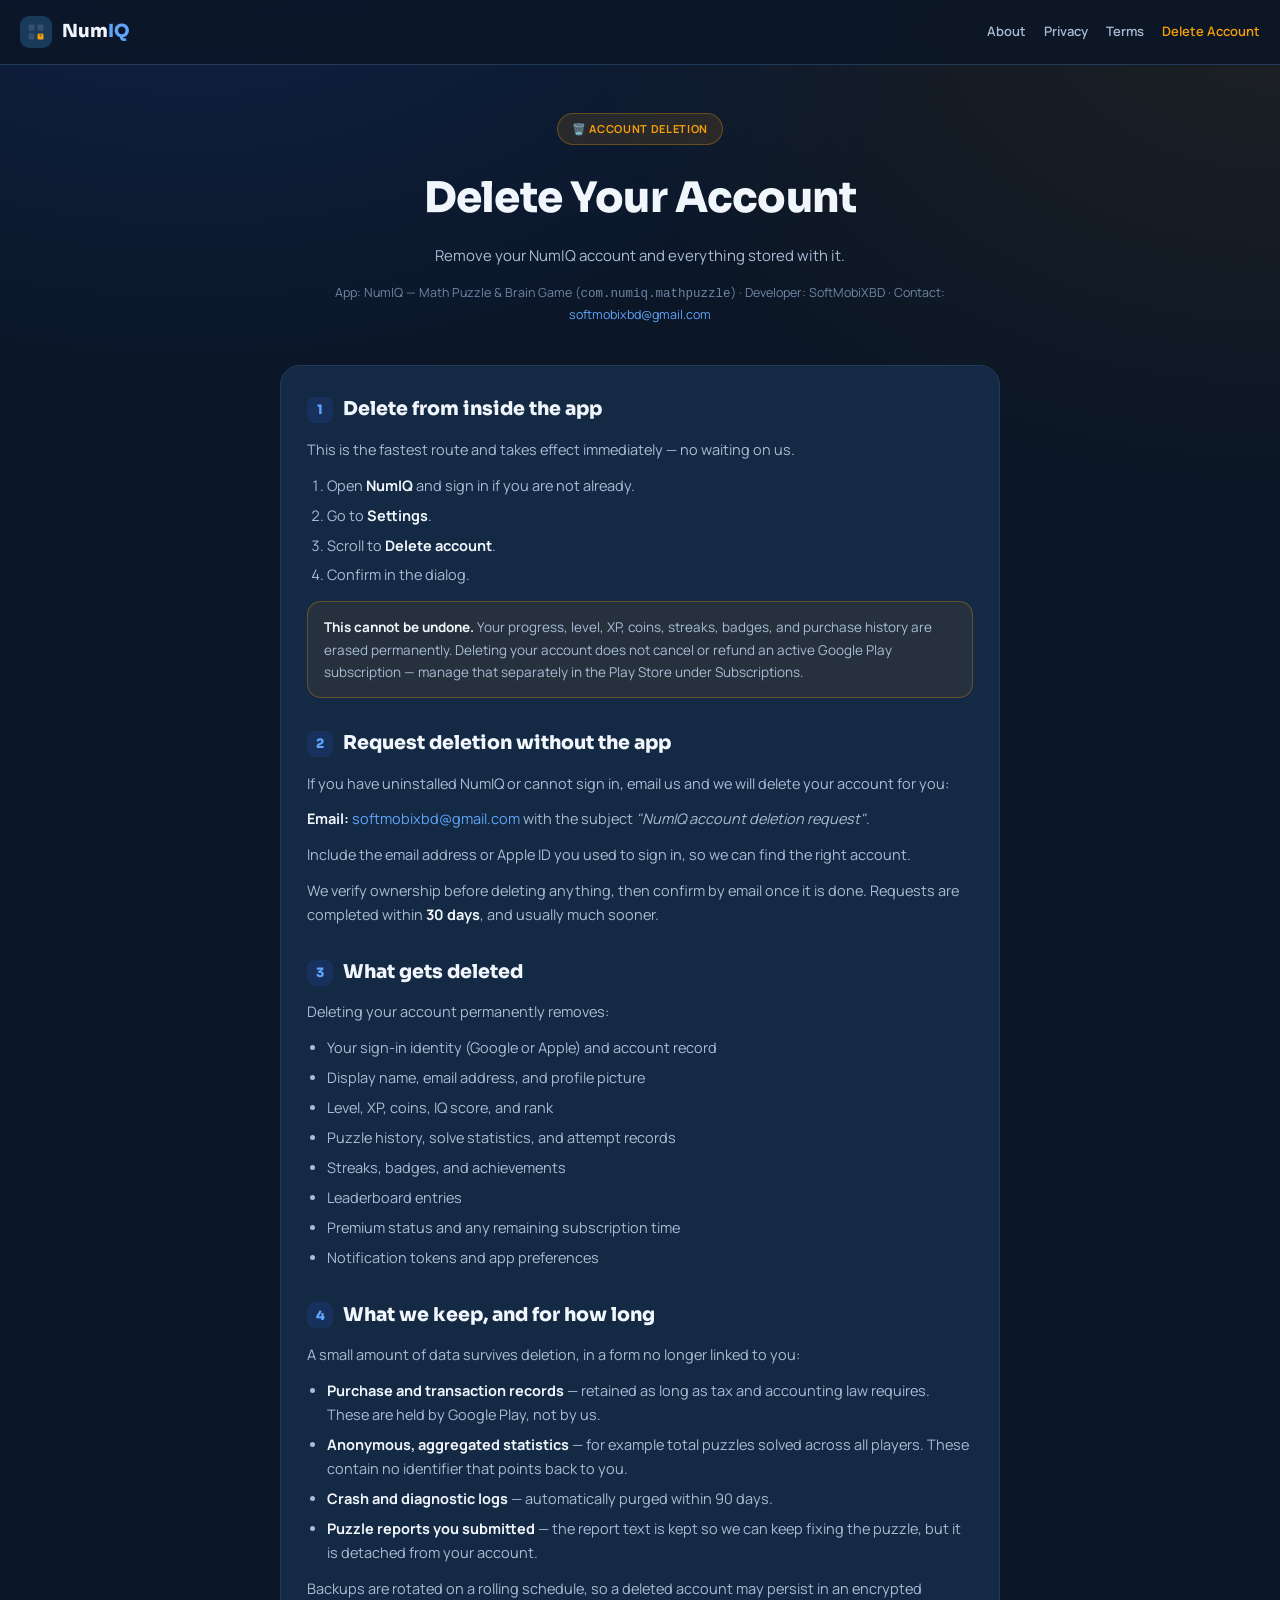
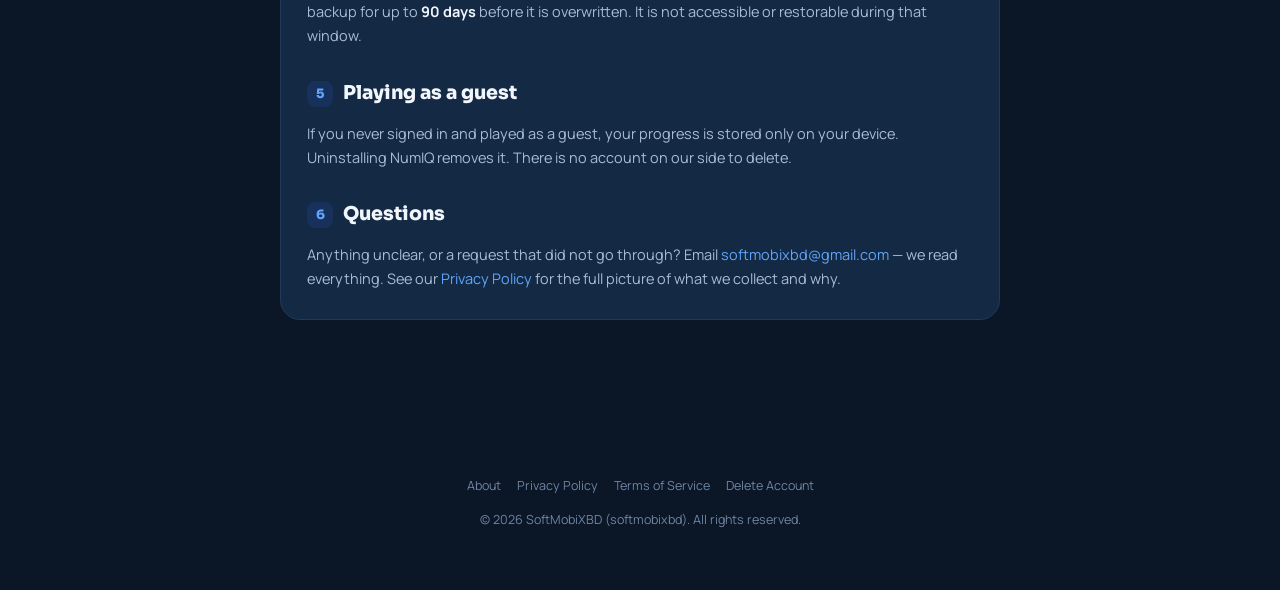
==== account-deletion.html @ 57687516 "Add account deletion page; sync policies with backend copies Play Console requires a publicly reacha" ====
<!DOCTYPE html>
<html lang="en">
<head>
<meta charset="UTF-8">
<meta name="viewport" content="width=device-width, initial-scale=1">
<title>Delete Your Account — NumIQ</title>
<meta name="description" content="How to delete your NumIQ account and all associated data, in the app or by request.">
<link rel="stylesheet" href="numiq-legal.css">
</head>
<body>

<nav class="topnav">
  <div class="brand">
    <span class="brand-icon">
      <svg viewBox="0 0 80 80" xmlns="http://www.w3.org/2000/svg">
        <rect width="80" height="80" rx="18" fill="#1A3A5C"/>
        <rect x="10" y="10" width="24" height="24" rx="5" fill="#fff" fill-opacity="0.12"/>
        <rect x="46" y="10" width="24" height="24" rx="5" fill="#fff" fill-opacity="0.12"/>
        <rect x="10" y="46" width="24" height="24" rx="5" fill="#fff" fill-opacity="0.12"/>
        <rect x="46" y="46" width="24" height="24" rx="5" fill="#F59E0B"/>
        <text x="58" y="61" text-anchor="middle" font-family="Arial" font-size="16" font-weight="900" fill="#1A3A5C">?</text>
      </svg>
    </span>
    <span class="brand-word">Num<span class="accent">IQ</span></span>
  </div>
  <div class="nav-links">
    <a href="index.html">About</a>
    <a href="privacy-policy.html">Privacy</a>
    <a href="terms-of-service.html">Terms</a>
    <a href="account-deletion.html" class="current">Delete Account</a>
  </div>
</nav>

<div class="wrap">
  <div class="hero">
    <div class="hero-badge">🗑️ Account Deletion</div>
    <h1 class="page-title">Delete Your Account</h1>
    <p class="subtitle">Remove your NumIQ account and everything stored with it.</p>
    <p class="meta-line">App: NumIQ — Math Puzzle &amp; Brain Game (<code>com.numiq.mathpuzzle</code>) · Developer: SoftMobiXBD · Contact: <a href="mailto:softmobixbd@gmail.com">softmobixbd@gmail.com</a></p>
  </div>

  <div class="card">

    <section class="legal-section" id="in-app">
      <h2 class="section-title"><span class="num">1</span>Delete from inside the app</h2>
      <p>
        This is the fastest route and takes effect immediately — no waiting on us.
      </p>
      <ol>
        <li>Open <strong>NumIQ</strong> and sign in if you are not already.</li>
        <li>Go to <strong>Settings</strong>.</li>
        <li>Scroll to <strong>Delete account</strong>.</li>
        <li>Confirm in the dialog.</li>
      </ol>
      <div class="callout amber">
        <strong>This cannot be undone.</strong> Your progress, level, XP, coins,
        streaks, badges, and purchase history are erased permanently. Deleting your
        account does not cancel or refund an active Google Play subscription — manage
        that separately in the Play Store under Subscriptions.
      </div>
    </section>

    <section class="legal-section" id="by-request">
      <h2 class="section-title"><span class="num">2</span>Request deletion without the app</h2>
      <p>
        If you have uninstalled NumIQ or cannot sign in, email us and we will delete
        your account for you:
      </p>
      <p>
        <strong>Email:</strong>
        <a href="mailto:softmobixbd@gmail.com?subject=NumIQ%20account%20deletion%20request">softmobixbd@gmail.com</a>
        with the subject <em>"NumIQ account deletion request"</em>.
      </p>
      <p>Include the email address or Apple ID you used to sign in, so we can find the right account.</p>
      <p>
        We verify ownership before deleting anything, then confirm by email once it is
        done. Requests are completed within <strong>30 days</strong>, and usually much
        sooner.
      </p>
    </section>

    <section class="legal-section" id="what-is-deleted">
      <h2 class="section-title"><span class="num">3</span>What gets deleted</h2>
      <p>Deleting your account permanently removes:</p>
      <ul>
        <li>Your sign-in identity (Google or Apple) and account record</li>
        <li>Display name, email address, and profile picture</li>
        <li>Level, XP, coins, IQ score, and rank</li>
        <li>Puzzle history, solve statistics, and attempt records</li>
        <li>Streaks, badges, and achievements</li>
        <li>Leaderboard entries</li>
        <li>Premium status and any remaining subscription time</li>
        <li>Notification tokens and app preferences</li>
      </ul>
    </section>

    <section class="legal-section" id="what-is-kept">
      <h2 class="section-title"><span class="num">4</span>What we keep, and for how long</h2>
      <p>A small amount of data survives deletion, in a form no longer linked to you:</p>
      <ul>
        <li>
          <strong>Purchase and transaction records</strong> — retained as long as tax and
          accounting law requires. These are held by Google Play, not by us.
        </li>
        <li>
          <strong>Anonymous, aggregated statistics</strong> — for example total puzzles
          solved across all players. These contain no identifier that points back to you.
        </li>
        <li>
          <strong>Crash and diagnostic logs</strong> — automatically purged within 90 days.
        </li>
        <li>
          <strong>Puzzle reports you submitted</strong> — the report text is kept so we can
          keep fixing the puzzle, but it is detached from your account.
        </li>
      </ul>
      <p>
        Backups are rotated on a rolling schedule, so a deleted account may persist in an
        encrypted backup for up to <strong>90 days</strong> before it is overwritten. It is
        not accessible or restorable during that window.
      </p>
    </section>

    <section class="legal-section" id="guest">
      <h2 class="section-title"><span class="num">5</span>Playing as a guest</h2>
      <p>
        If you never signed in and played as a guest, your progress is stored only on your
        device. Uninstalling NumIQ removes it. There is no account on our side to delete.
      </p>
    </section>

    <section class="legal-section" id="contact">
      <h2 class="section-title"><span class="num">6</span>Questions</h2>
      <p>
        Anything unclear, or a request that did not go through? Email
        <a href="mailto:softmobixbd@gmail.com">softmobixbd@gmail.com</a> — we read everything.
        See our <a href="privacy-policy.html">Privacy Policy</a> for the full picture of what
        we collect and why.
      </p>
    </section>

  </div>
</div>

<footer>
  <div class="footer-links">
    <a href="index.html">About</a>
    <a href="privacy-policy.html">Privacy Policy</a>
    <a href="terms-of-service.html">Terms of Service</a>
    <a href="account-deletion.html">Delete Account</a>
  </div>
  <div>&copy; <span id="year"></span> SoftMobiXBD (softmobixbd). All rights reserved.</div>
</footer>

<script>document.getElementById('year').textContent = new Date().getFullYear();</script>
</body>
</html>
---- numiq-legal.css ----
/* NumIQ — shared stylesheet for About / Privacy Policy / Terms of Service.
   Brand palette from NumIQ_Logo.html: navy #1A3A5C, blue #2563EB, amber #F59E0B. */

@import url('https://fonts.googleapis.com/css2?family=Sora:wght@600;700;800;900&family=Manrope:wght@400;500;600;700&display=swap');

:root {
  --navy: #1A3A5C;
  --blue: #2563EB;
  --blue-light: #60A5FA;
  --amber: #F59E0B;
  --bg: #0B1626;
  --bg-elevated: #0F1F35;
  --card: #142943;
  --card-border: #223A5A;
  --text-1: #F1F6FC;
  --text-2: #A9BCD4;
  --text-3: #6E85A3;
  --success: #22C55E;
  --radius-lg: 20px;
  --radius-md: 14px;
  --radius-sm: 8px;
  --max-width: 760px;
}

* { box-sizing: border-box; }
html { scroll-behavior: smooth; }

body {
  margin: 0;
  background: var(--bg);
  background-image:
    radial-gradient(ellipse 800px 500px at 15% -10%, rgba(37, 99, 235, 0.16), transparent),
    radial-gradient(ellipse 700px 500px at 100% 0%, rgba(245, 158, 11, 0.08), transparent);
  background-attachment: fixed;
  color: var(--text-1);
  font-family: 'Manrope', -apple-system, 'Helvetica Neue', Arial, sans-serif;
  line-height: 1.65;
  -webkit-font-smoothing: antialiased;
}

h1, h2, h3, .brand-word {
  font-family: 'Sora', 'Manrope', sans-serif;
}

a { color: var(--blue-light); text-decoration: none; }
a:hover { text-decoration: underline; }

/* ── Top nav ─────────────────────────────────────────────────────────── */
.topnav {
  position: sticky;
  top: 0;
  z-index: 10;
  display: flex;
  align-items: center;
  justify-content: space-between;
  padding: 16px 20px;
  background: rgba(11, 22, 38, 0.85);
  backdrop-filter: blur(10px);
  border-bottom: 1px solid var(--card-border);
}

.brand {
  display: flex;
  align-items: center;
  gap: 10px;
  font-family: 'Sora', sans-serif;
  font-weight: 800;
  font-size: 18px;
  color: var(--text-1);
}

.brand-icon {
  width: 32px;
  height: 32px;
  border-radius: 9px;
  background: var(--navy);
  display: grid;
  place-items: center;
  flex-shrink: 0;
}
.brand-icon svg { width: 20px; height: 20px; }

.brand-word .accent { color: var(--blue-light); }

.nav-links {
  display: flex;
  gap: 18px;
  font-size: 13px;
  font-weight: 600;
  color: var(--text-2);
}
.nav-links a { color: var(--text-2); }
.nav-links a.current { color: var(--amber); }

/* ── Layout ──────────────────────────────────────────────────────────── */
.wrap {
  max-width: var(--max-width);
  margin: 0 auto;
  padding: 48px 20px 100px;
}

.hero {
  text-align: center;
  margin-bottom: 40px;
}

.hero-badge {
  display: inline-flex;
  align-items: center;
  gap: 6px;
  padding: 6px 14px;
  border-radius: 999px;
  background: rgba(245, 158, 11, 0.12);
  border: 1px solid rgba(245, 158, 11, 0.3);
  color: var(--amber);
  font-size: 11px;
  font-weight: 700;
  letter-spacing: .06em;
  text-transform: uppercase;
  margin-bottom: 18px;
}

h1.page-title {
  font-size: clamp(28px, 6vw, 42px);
  font-weight: 900;
  letter-spacing: -0.02em;
  margin: 0 0 12px;
  color: var(--text-1);
}

.subtitle {
  color: var(--text-2);
  font-size: 15px;
  max-width: 520px;
  margin: 0 auto;
}

.meta-line {
  color: var(--text-3);
  font-size: 12.5px;
  margin-top: 14px;
}

/* ── Cards / sections ────────────────────────────────────────────────── */
.card {
  background: var(--card);
  border: 1px solid var(--card-border);
  border-radius: var(--radius-lg);
  padding: 28px 26px;
  margin-bottom: 16px;
}

section.legal-section {
  margin-bottom: 30px;
}
section.legal-section:last-child { margin-bottom: 0; }

h2.section-title {
  font-size: 19px;
  font-weight: 800;
  color: var(--text-1);
  margin: 0 0 12px;
  display: flex;
  align-items: center;
  gap: 10px;
}

h2.section-title .num {
  display: inline-grid;
  place-items: center;
  width: 26px;
  height: 26px;
  border-radius: 8px;
  background: rgba(37, 99, 235, 0.15);
  color: var(--blue-light);
  font-size: 13px;
  font-weight: 800;
  flex-shrink: 0;
}

p { color: var(--text-2); margin: 0 0 12px; font-size: 14.5px; }
p:last-child { margin-bottom: 0; }

ul, ol { color: var(--text-2); font-size: 14.5px; padding-left: 20px; margin: 0 0 12px; }
li { margin-bottom: 6px; }
li:last-child { margin-bottom: 0; }

strong { color: var(--text-1); font-weight: 700; }

.callout {
  background: rgba(37, 99, 235, 0.08);
  border: 1px solid rgba(37, 99, 235, 0.25);
  border-radius: var(--radius-md);
  padding: 14px 16px;
  font-size: 13.5px;
  color: var(--text-2);
  margin: 14px 0;
}
.callout.amber {
  background: rgba(245, 158, 11, 0.08);
  border-color: rgba(245, 158, 11, 0.3);
}
.callout strong { color: var(--text-1); }

/* ── Feature grid (About page) ──────────────────────────────────────── */
.feature-grid {
  display: grid;
  grid-template-columns: repeat(2, 1fr);
  gap: 12px;
  margin: 20px 0;
}
@media (max-width: 480px) {
  .feature-grid { grid-template-columns: 1fr; }
}
.feature-card {
  background: var(--bg-elevated);
  border: 1px solid var(--card-border);
  border-radius: var(--radius-md);
  padding: 16px;
  text-align: center;
}
.feature-icon { font-size: 24px; margin-bottom: 8px; }
.feature-label { font-size: 13px; font-weight: 700; color: var(--text-1); margin-bottom: 3px; }
.feature-sub { font-size: 12px; color: var(--text-3); }

/* ── Table of contents ───────────────────────────────────────────────── */
.toc {
  background: var(--bg-elevated);
  border: 1px solid var(--card-border);
  border-radius: var(--radius-md);
  padding: 16px 18px;
  margin-bottom: 24px;
}
.toc-title {
  font-size: 11px;
  font-weight: 700;
  letter-spacing: .08em;
  text-transform: uppercase;
  color: var(--text-3);
  margin-bottom: 10px;
}
.toc ol {
  columns: 2;
  padding-left: 18px;
  font-size: 13px;
}
@media (max-width: 480px) { .toc ol { columns: 1; } }
.toc a { color: var(--text-2); }
.toc a:hover { color: var(--blue-light); }

/* ── Footer ──────────────────────────────────────────────────────────── */
footer {
  text-align: center;
  padding: 40px 20px 60px;
  color: var(--text-3);
  font-size: 12.5px;
}
footer a { color: var(--text-3); }
footer .footer-links {
  display: flex;
  gap: 16px;
  justify-content: center;
  margin-bottom: 14px;
  flex-wrap: wrap;
}

/* ── Back to top ─────────────────────────────────────────────────────── */
.back-top {
  display: inline-flex;
  align-items: center;
  gap: 6px;
  margin-top: 30px;
  color: var(--text-3);
  font-size: 12.5px;
  font-weight: 600;
}
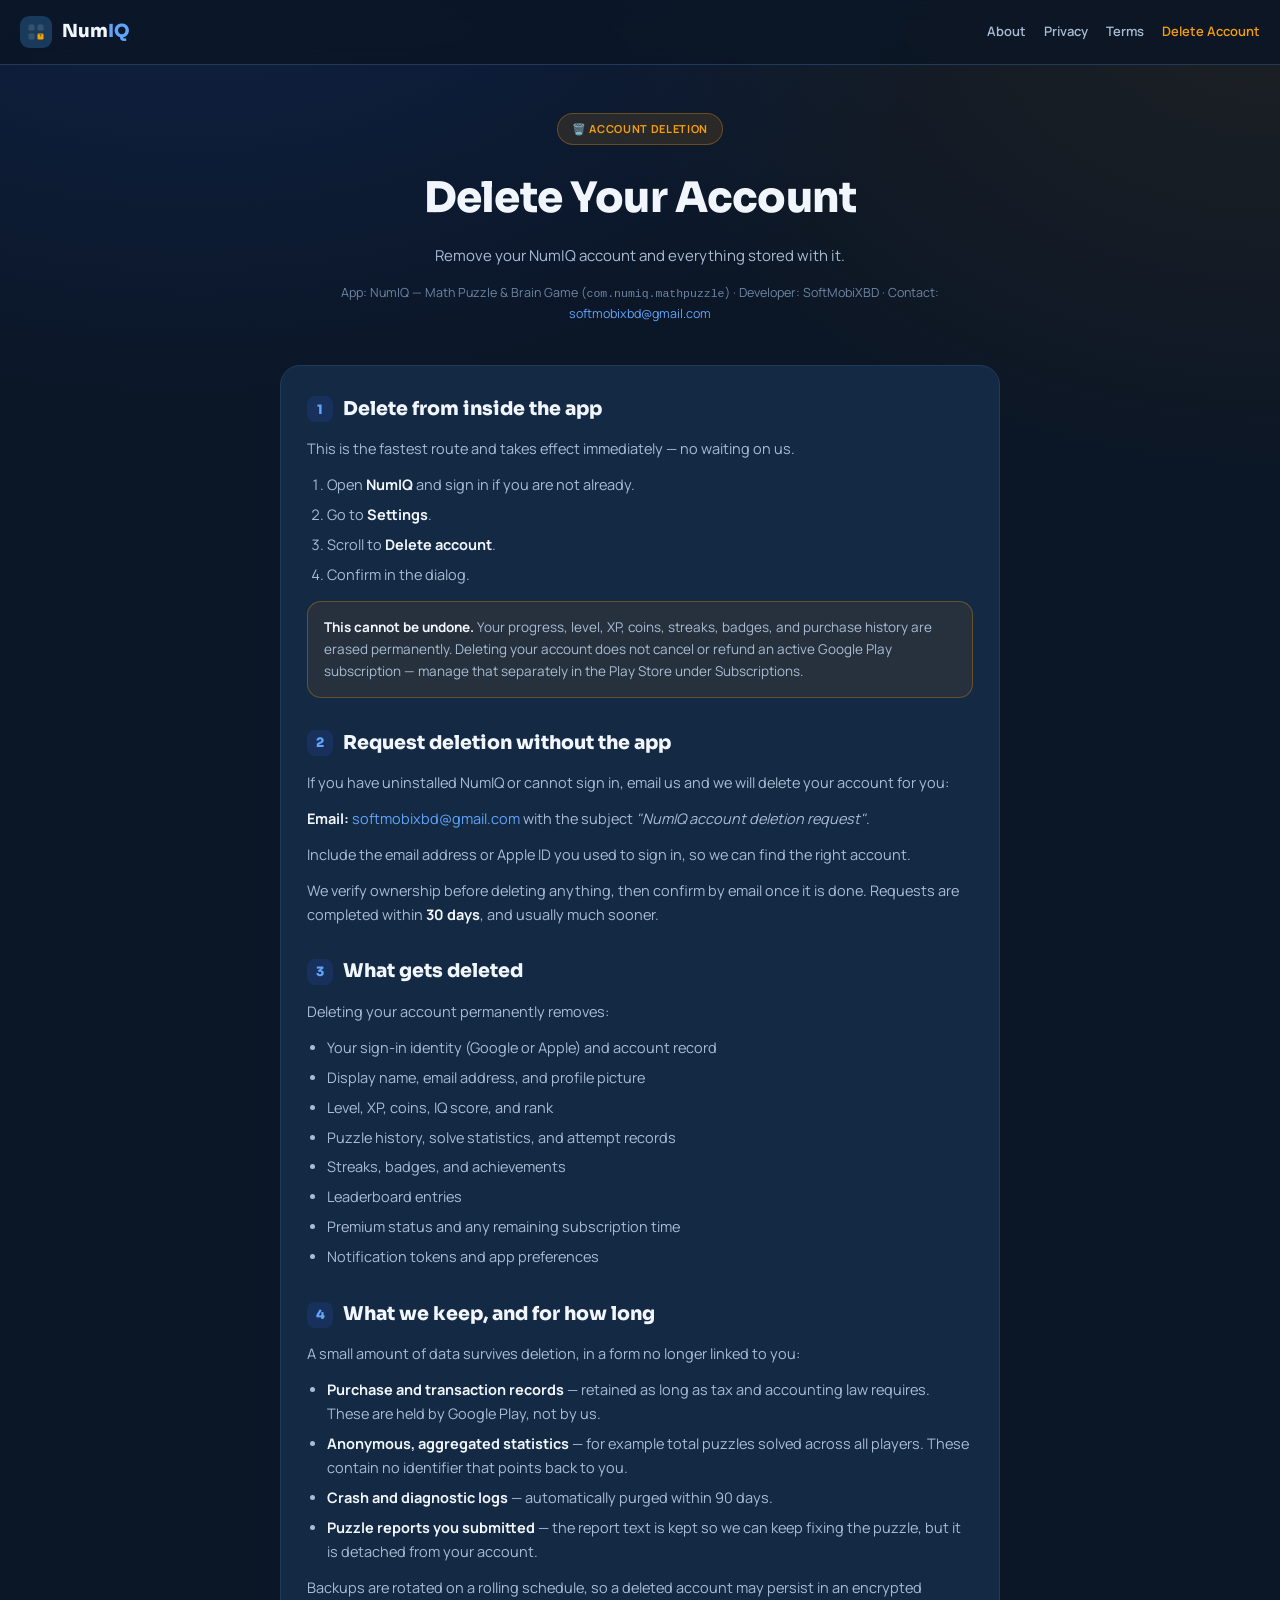
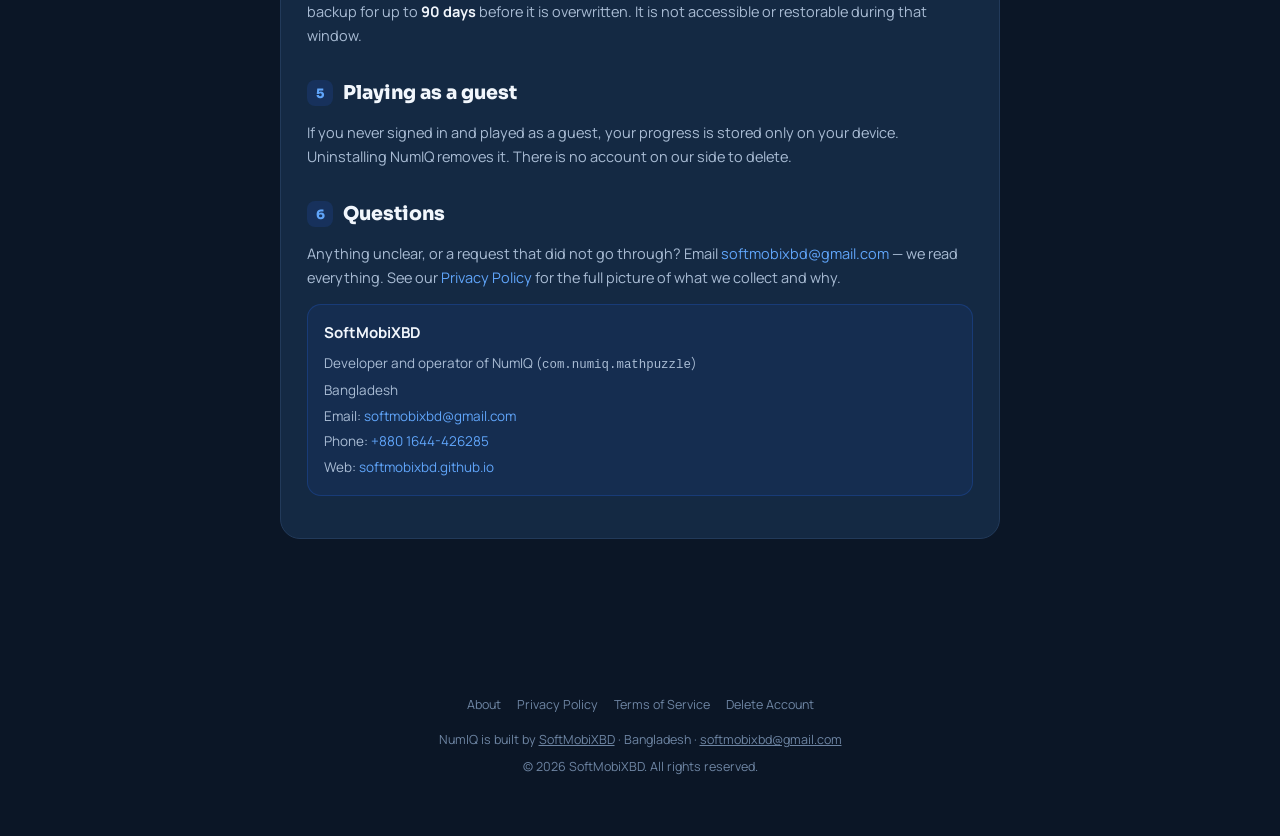
==== commit d956d908: "Add SoftMobiXBD company details to all pages Sourced from the company site (softmobixbd.github.io) s" ====
--- a/account-deletion.html
+++ b/account-deletion.html
@@ -137,6 +137,14 @@
         See our <a href="privacy-policy.html">Privacy Policy</a> for the full picture of what
         we collect and why.
       </p>
+      <div class="callout company-block">
+        <strong class="company-name">SoftMobiXBD</strong>
+        Developer and operator of NumIQ (<code>com.numiq.mathpuzzle</code>)<br>
+        Bangladesh<br>
+        Email: <a href="mailto:softmobixbd@gmail.com">softmobixbd@gmail.com</a><br>
+        Phone: <a href="tel:+8801644426285">+880 1644-426285</a><br>
+        Web: <a href="https://softmobixbd.github.io/">softmobixbd.github.io</a>
+      </div>
     </section>
 
   </div>
@@ -149,7 +157,11 @@
     <a href="terms-of-service.html">Terms of Service</a>
     <a href="account-deletion.html">Delete Account</a>
   </div>
-  <div>&copy; <span id="year"></span> SoftMobiXBD (softmobixbd). All rights reserved.</div>
+  <div class="footer-company">
+    NumIQ is built by <a href="https://softmobixbd.github.io/">SoftMobiXBD</a> &middot; Bangladesh &middot;
+    <a href="mailto:softmobixbd@gmail.com">softmobixbd@gmail.com</a>
+  </div>
+  <div>&copy; <span id="year"></span> SoftMobiXBD. All rights reserved.</div>
 </footer>
 
 <script>document.getElementById('year').textContent = new Date().getFullYear();</script>
--- a/numiq-legal.css
+++ b/numiq-legal.css
@@ -263,6 +263,24 @@
   margin-bottom: 14px;
   flex-wrap: wrap;
 }
+footer .footer-company {
+  margin-bottom: 6px;
+  line-height: 1.7;
+}
+footer .footer-company a { text-decoration: underline; }
+
+/* ── Company / contact details block ─────────────────────────────────── */
+.callout code,
+.meta-line code {
+  font-family: ui-monospace, SFMono-Regular, Menlo, monospace;
+  font-size: 0.92em;
+}
+.company-block { line-height: 1.9; }
+.company-block .company-name {
+  display: block;
+  font-size: 15px;
+  margin-bottom: 4px;
+}
 
 /* ── Back to top ─────────────────────────────────────────────────────── */
 .back-top {
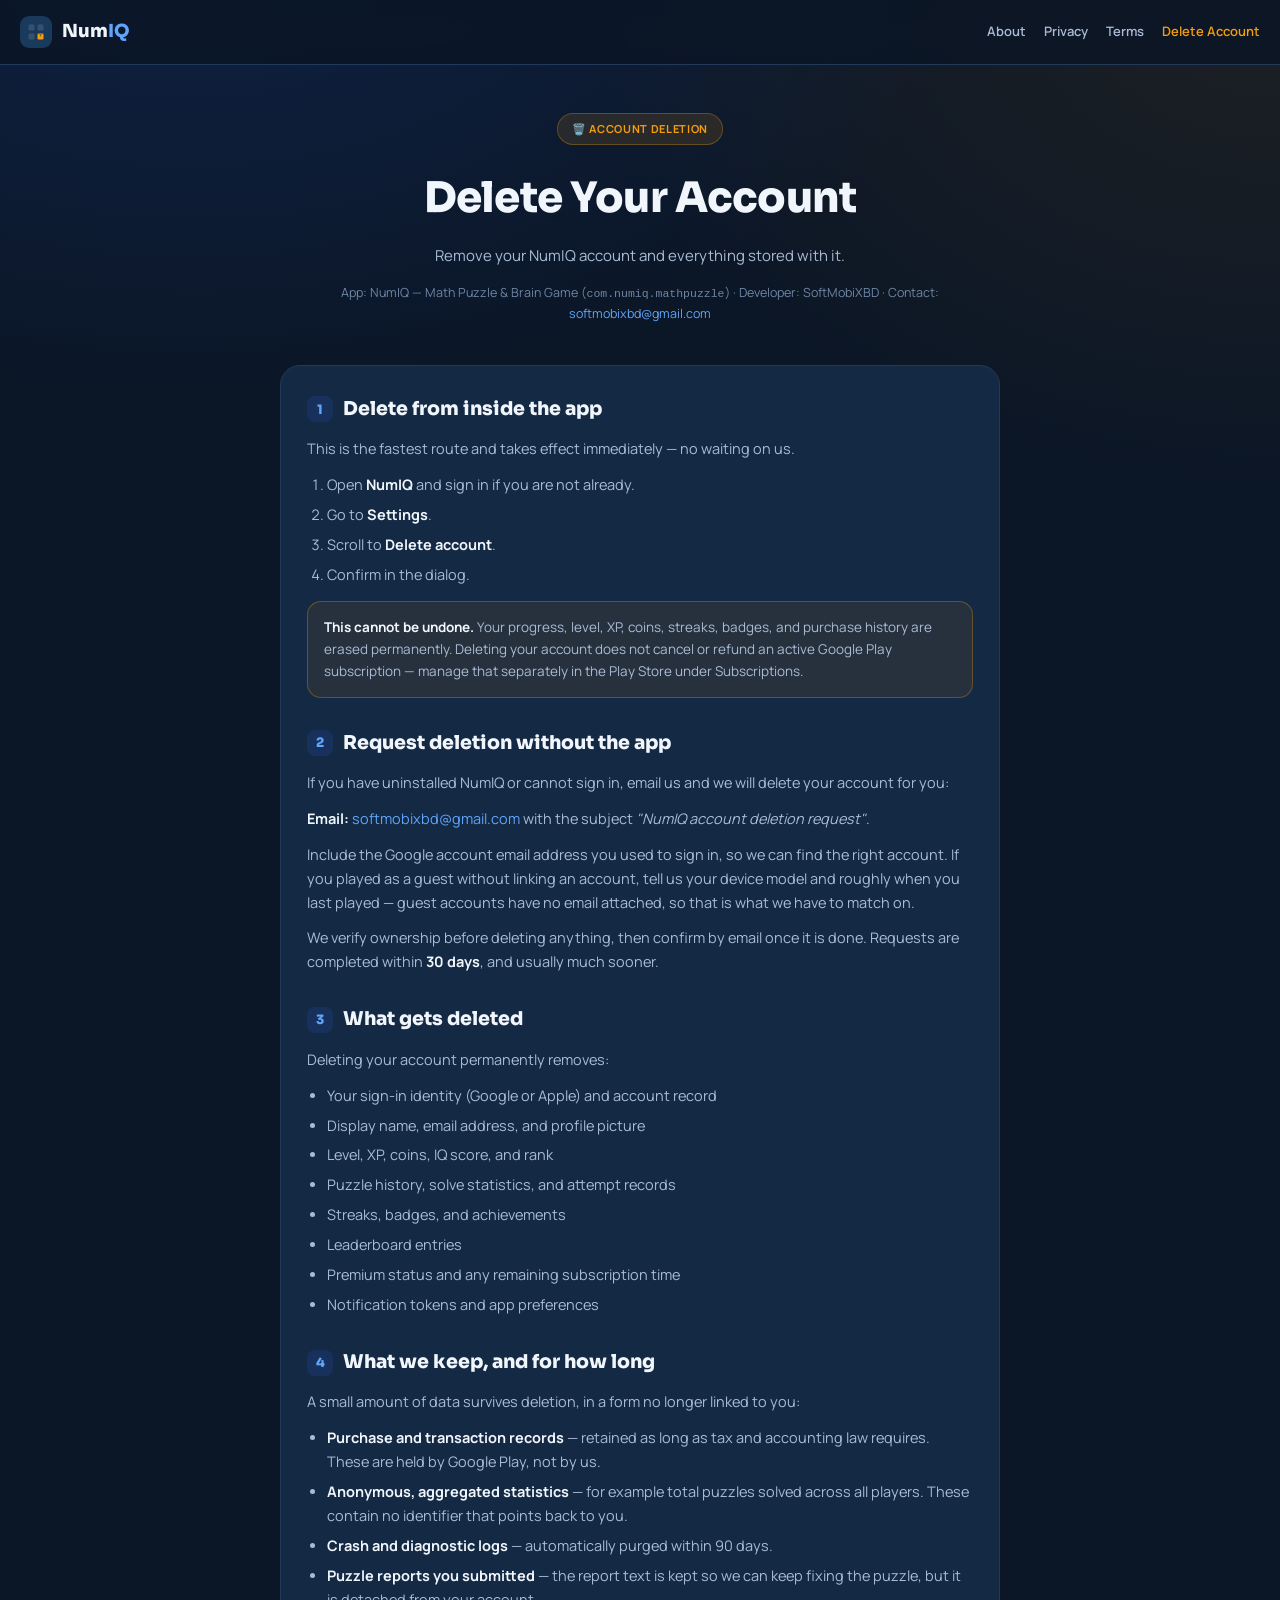
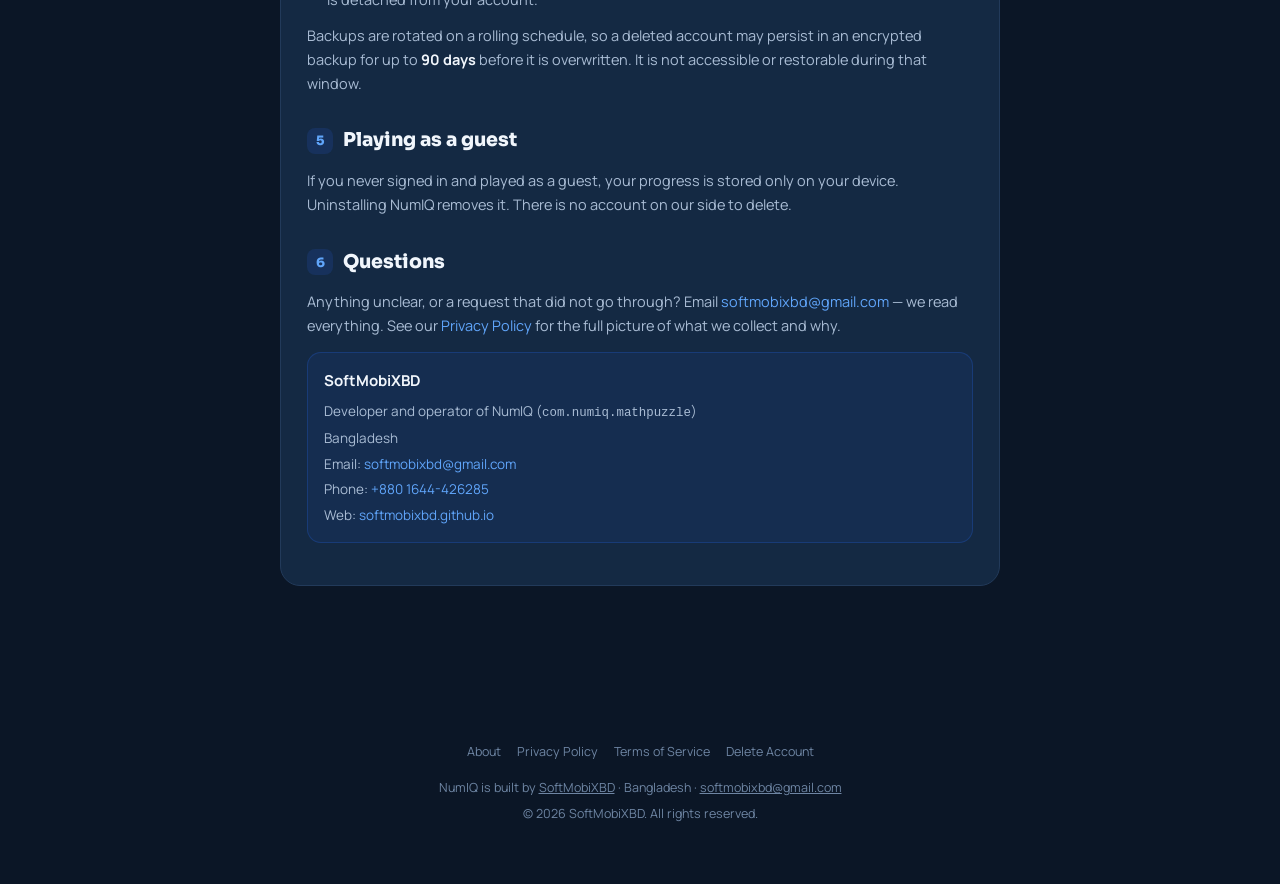
==== commit 42e43237: "accunt delation content updated" ====
--- a/account-deletion.html
+++ b/account-deletion.html
@@ -71,7 +71,7 @@
         <a href="mailto:softmobixbd@gmail.com?subject=NumIQ%20account%20deletion%20request">softmobixbd@gmail.com</a>
         with the subject <em>"NumIQ account deletion request"</em>.
       </p>
-      <p>Include the email address or Apple ID you used to sign in, so we can find the right account.</p>
+      <p>Include the Google account email address you used to sign in, so we can find the right account. If you played as a guest without linking an account, tell us your device model and roughly when you last played &mdash; guest accounts have no email attached, so that is what we have to match on.</p>
       <p>
         We verify ownership before deleting anything, then confirm by email once it is
         done. Requests are completed within <strong>30 days</strong>, and usually much
